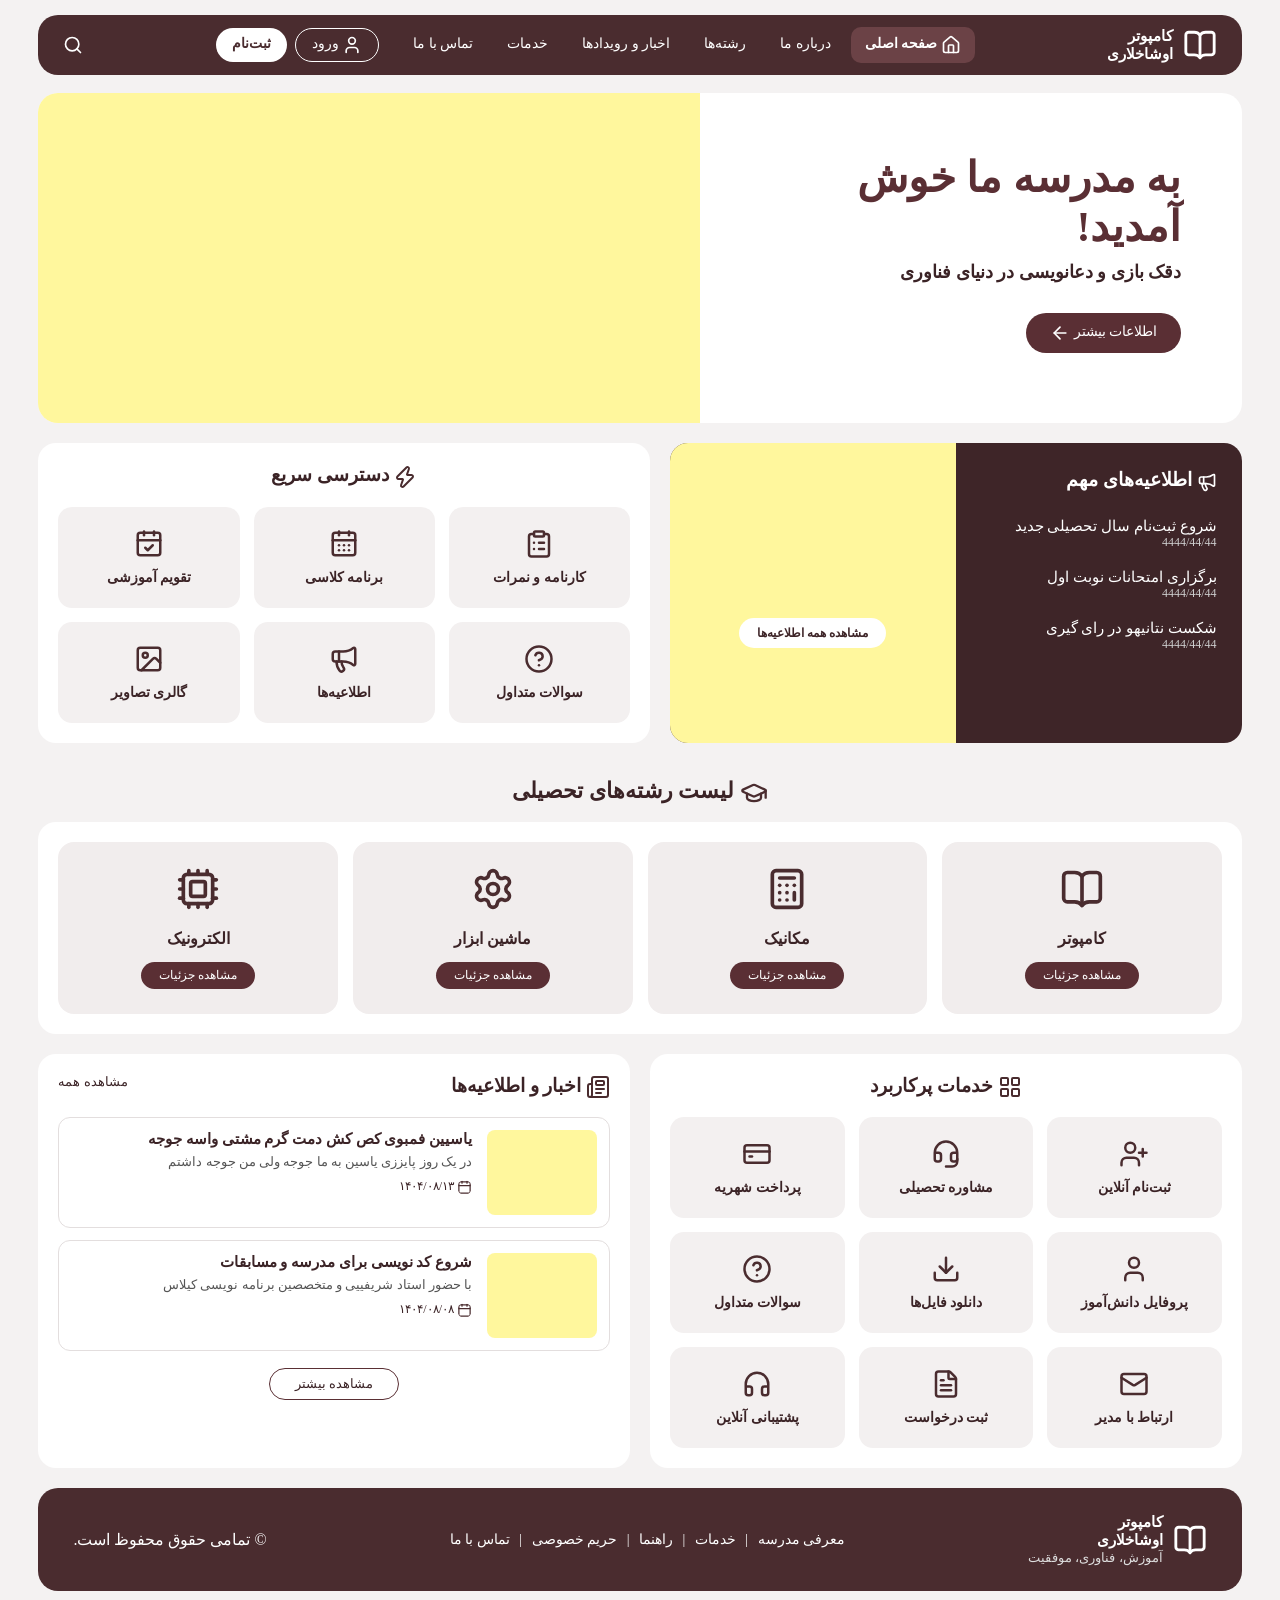
==== index.html @ 7c64c416 "add the home page ui-ux and login-signup page and fix the header bug and huberger meno ----------- b" ====
<!DOCTYPE html>
<html lang="fa" dir="rtl">
<head>
<meta charset="UTF-8">
<meta name="viewport" content="width=device-width, initial-scale=1.0">
<title>فنی اوشاخلاری</title>
<link rel="stylesheet" href="css/style.css">
</head>
<body>
<div class="page">

<!-- هدر (از فایل js/header-footer.js میاد) -->
<div id="header"></div>

<!-- بنر -->
<section class="hero">
  <div class="hero-text">
    <h1>به مدرسه ما <span>خوش آمدید!</span></h1>
    <p>دقک بازی و دعانویسی در دنیای فناوری</p>
    <a href="#" class="btn">اطلاعات بیشتر <img src="img/icons/white/arrow.svg" class="icon" alt=""></a>
  </div>
  <div class="hero-img"></div>
</section>

<div class="row">
  <!-- اطلاعیه ها -->
  <div class="box elan">
    <div class="elan-text">
      <h3><img src="img/icons/white/elan.svg" class="icon" alt=""> اطلاعیه‌های مهم</h3>
      <ul>
        <li>شروع ثبت‌نام سال تحصیلی جدید<span>4444/44/44</span></li>
        <li>برگزاری امتحانات نوبت اول <span>4444/44/44</span></li>
        <li> شکست نتانیهو در رای گیری<span>4444/44/44</span></li>
      </ul>
    </div>
    <div class="elan-pic">
      <a href="#" class="btn-white">مشاهده همه اطلاعیه‌ها</a>
    </div>
  </div>

  <!-- دسترسی سریع -->
  <div class="box">
    <h3 class="title"><img src="img/icons/bolt.svg" class="icon" alt=""> دسترسی سریع</h3>
    <div class="grid3">
      <a href="#" class="item"><img src="img/icons/karname.svg" alt="">کارنامه و نمرات</a>
      <a href="#" class="item"><img src="img/icons/barname.svg" alt="">برنامه کلاسی</a>
      <a href="#" class="item"><img src="img/icons/taghvim.svg" alt="">تقویم آموزشی</a>
      <a href="#" class="item"><img src="img/icons/soal.svg" alt="">سوالات متداول</a>
      <a href="#" class="item"><img src="img/icons/elan.svg" alt="">اطلاعیه‌ها</a>
      <a href="#" class="item"><img src="img/icons/gallery.svg" alt="">گالری تصاویر</a>
    </div>
  </div>
</div>

<h2 class="big-title" id="reshte"><img src="img/icons/kolah.svg" class="icon" alt=""> لیست رشته‌های تحصیلی</h2>

<div class="box reshte-ha">
  <div class="reshte">
    <img src="img/icons/book.svg" alt="">
    <h4>کامپوتر </h4>
    <a href="#" class="btn small">مشاهده جزئیات</a>
  </div>
  <div class="reshte">
    <img src="img/icons/mashin.svg" alt="">
    <h4>مکانیک </h4>
    <a href="#" class="btn small">مشاهده جزئیات</a>
  </div>
  <div class="reshte">
    <img src="img/icons/charkh.svg" alt="">
    <h4>ماشین ابزار </h4>
    <a href="#" class="btn small">مشاهده جزئیات</a>
  </div>
  <div class="reshte">
    <img src="img/icons/chip.svg" alt="">
    <h4>الکترونیک </h4>
    <a href="#" class="btn small">مشاهده جزئیات</a>
  </div>
</div>

<div class="row">

<div class="box" id="services">
  <h3 class="title"><img src="img/icons/grid.svg" class="icon" alt=""> خدمات پرکاربرد</h3>
  <div class="grid3">
    <a href="#" class="item"><img src="img/icons/sabtenam.svg" alt="">ثبت‌نام آنلاین</a>
    <a href="#" class="item"><img src="img/icons/moshavere.svg" alt="">مشاوره تحصیلی</a>
    <a href="#" class="item"><img src="img/icons/card.svg" alt="">پرداخت شهریه</a>
    <a href="#" class="item"><img src="img/icons/user.svg" alt="">پروفایل دانش‌آموز</a>
    <a href="#" class="item"><img src="img/icons/download.svg" alt="">دانلود فایل‌ها</a>
    <a href="#" class="item"><img src="img/icons/soal.svg" alt="">سوالات متداول</a>
    <a href="#" class="item"><img src="img/icons/mail.svg" alt="">ارتباط با مدیر</a>
    <a href="#" class="item"><img src="img/icons/file.svg" alt="">ثبت درخواست</a>
    <a href="#" class="item"><img src="img/icons/poshtibani.svg" alt="">پشتیبانی آنلاین</a>
  </div>
</div>

<div class="box" id="news">
  <div class="news-head">
    <h3 class="title"><img src="img/icons/news.svg" class="icon" alt=""> اخبار و اطلاعیه‌ها</h3>
    <a href="#">مشاهده همه</a>
  </div>

  <div class="khabar">
    <img src="img/news1.jpg" alt="جشن">
    <div>
      <h4>یاسیین فمبوی کص  کش دمت گرم مشتی واسه جوجه </h4>
      <p>در یک روز پایززی یاسین به ما جوجه ولی من جوجه داشتم </p>
      <small><img src="img/icons/date.svg" class="icon" alt=""> ۱۴۰۴/۰۸/۱۳</small>
    </div>
  </div>
  <div class="khabar">
    <img src="img/news2.jpg" alt="جام">
    <div>
      <h4>شروع کد نویسی برای مدرسه و مسابقات </h4>
      <p>با حضور استاد شریفییی و متخصصین برنامه نویسی کیلاس</p>
      <small><img src="img/icons/date.svg" class="icon" alt=""> ۱۴۰۴/۰۸/۰۸</small>
    </div>
  </div>

  <center><a href="#" class="btn-border">مشاهده بیشتر</a></center>
</div>

</div>


<!-- فوتر (از فایل js/header-footer.js میاد) -->
<div id="footer"></div>

</div>

<script src="js/header-footer.js"></script>
</body>
</html>
---- css/style.css ----
/* استایل سایت مدرسه */

/* فونت وزیر */
@font-face{
  font-family:vazir;
  src:url(../fonts/Vazirmatn-Regular.woff2);
}
@font-face{
  font-family:vazir;
  src:url(../fonts/Vazirmatn-Bold.woff2);
  font-weight:bold;
}

*{
  margin:0;
  padding:0;
  box-sizing:border-box;
  font-family:vazir, tahoma;
}

body{
  background-color:#f4f2f2;
  color:#3b2326;
}

a{
  text-decoration:none;
  color:inherit;
}

ul{
  list-style:none;
}

.page{
  padding:15px 3%;
}

/* اندازه آیکون های کوچیک */
.icon{
  width:20px;
  height:20px;
  vertical-align:middle;
}


/*  هدر  */
.header{
  background-color:#4a2c2f;
  color:white;
  border-radius:20px;
  padding:12px 25px;
  display:flex;
  align-items:center;
  justify-content:space-between;
  position:relative;
}
.logo{
  display:flex;
  align-items:center;
  gap:10px;
  font-weight:bold;
  font-size:15px;
}
.logo .icon{
  width:34px;
  height:34px;
}
.nav{
  display:flex;
  gap:6px;
}
.nav a{
  display:block;
  font-size:14px;
  padding:8px 14px;
  border-radius:10px;
}
.nav a:hover{
  background-color:#6b4246;
}
.nav .active{
  background-color:#6b4246;
  font-weight:bold;
}

/* منو و دکمه ها کنار هم */
.menu{
  display:flex;
  align-items:center;
  gap:20px;
}

/* دکمه های ورود و ثبت نام */
.header-btns{
  display:flex;
  gap:8px;
}
.btn-login{
  border:1px solid white;
  padding:6px 16px;
  border-radius:20px;
  font-size:14px;
}
.btn-login:hover{
  background-color:#6b4246;
}
.btn-signup{
  background-color:white;
  color:#4a2c2f;
  padding:7px 16px;
  border-radius:20px;
  font-size:14px;
  font-weight:bold;
}
.btn-signup:hover{
  background-color:#e6dcdd;
}

/* چک باکس  */
#menu-btn{
  display:none;
}
.menu-icon{
  display:none;
  cursor:pointer;
}
.menu-icon .icon{
  width:28px;
  height:28px;
}
/* دکمه بستن و پس زمینه تیره فقط توی موبایل دیده میشن */
.close-btn{
  display:none;
}
.overlay{
  display:none;
}


/*  بنر   */
.hero{
  margin-top:18px;
  height:330px;
  background-color:white;
  border-radius:20px;
  display:flex;
  overflow:hidden;
}
.hero-text{
  width:45%;
  padding:60px 5%;
}
.hero-text h1{
  font-size:42px;
  color:#5a2f34;
}
.hero-text p{
  font-weight:bold;
  font-size:18px;
  margin-top:10px;
  margin-bottom:30px;
}
.hero-img{
  width:55%;
  background-image:url(../img/school.jpg);
  background-size:cover;
  background-position:center;
}


/*  دکمه ها  */
.btn{
  display:inline-block;
  background-color:#5a2f34;
  color:white;
  padding:10px 24px;
  border-radius:30px;
  font-size:14px;
}
.btn:hover{
  background-color:#7a4148;
}
.small{
  font-size:12px;
  padding:6px 18px;
}
.btn-white{
  background-color:white;
  color:#3e2528;
  padding:8px 18px;
  border-radius:20px;
  font-size:12px;
  font-weight:bold;
}
.btn-border{
  display:inline-block;
  border:1px solid #5a2f34;
  padding:7px 25px;
  border-radius:20px;
  font-size:13px;
  margin-top:5px;
}
.btn-border:hover{
  background-color:#5a2f34;
  color:white;
}


/*  باکس ها  */
.row{
  display:flex;
  gap:20px;
  margin-top:20px;
}
.box{
  flex:1;
  background-color:white;
  border-radius:18px;
  padding:20px;
}
.title{
  text-align:center;
  font-size:19px;
  margin-bottom:18px;
}
.title .icon{
  width:24px;
  height:24px;
}

/* دکمه های دسترسی سریع ۳ تا تو هر ردیف */
.grid3{
  display:grid;
  grid-template-columns:1fr 1fr 1fr;
  gap:14px;
}
.item{
  background-color:#f3f0f0;
  border-radius:14px;
  padding:22px 5px;
  text-align:center;
  font-size:14px;
  font-weight:bold;
}
.item:hover{
  background-color:#e6dcdd;
}
.item img{
  display:block;
  width:30px;
  height:30px;
  margin:0 auto 10px;
}


/*  اطلاعیه  */
.elan{
  display:flex;
  background-color:#3e2528;
  color:white;
  padding:0;
  overflow:hidden;
}
.elan-text{
  width:50%;
  padding:25px;
}
.elan-text h3{
  font-size:19px;
  margin-bottom:25px;
}
.elan-text li{
  font-size:15px;
  margin-bottom:18px;
}
.elan-text span{
  display:block;
  font-size:12px;
  color:#cccccc;
}
.elan-pic{
  width:50%;
  background-image:url(../img/laptop.jpg);
  background-size:cover;
  background-position:center;
  padding:20px;
  text-align:center;
  padding-top:180px;
}


/* رشته ها  */
.big-title{
  text-align:center;
  font-size:22px;
  margin-top:35px;
  margin-bottom:15px;
}
.big-title .icon{
  width:28px;
  height:28px;
}
.reshte-ha{
  display:grid;
  grid-template-columns:1fr 1fr 1fr 1fr;
  gap:15px;
}
.reshte{
  background-color:#f1eded;
  border-radius:16px;
  padding:25px 15px;
  text-align:center;
}
.reshte img{
  width:44px;
  height:44px;
}
.reshte h4{
  font-size:16px;
  margin:14px 0;
}


/*  اخبار  */
.news-head{
  display:flex;
  justify-content:space-between;
}
.news-head a{
  font-size:13px;
}
.khabar{
  display:flex;
  gap:15px;
  border:1px solid #e3dede;
  border-radius:12px;
  padding:12px;
  margin-bottom:12px;
}
.khabar img{
  width:110px;
  height:85px;
  object-fit:cover; /* کشش عکس*/
  border-radius:8px;
}
.khabar h4{
  font-size:15px;
}
.khabar p{
  font-size:13px;
  color:#555555;
  margin:6px 0;
}
.khabar small{
  font-size:12px;
}
/* خخآیکون تاری */
.khabar small img{
  width:15px;
  height:15px;
}



/* ===== فوتر ===== */
.footer{
  display:flex;
  justify-content:space-between;
  align-items:center;
  margin-top:20px;
  background-color:#4a2c2f;
  color:white;
  border-radius:20px;
  padding:25px 35px;
}
.footer small{
  color:#dddddd;
  font-weight:normal;
}
.footer-links{
  font-size:14px;
}
.footer-links a{
  margin:0 6px;
}
.footer-links a:hover{
  color:#e8b0b5;
}


/* ===== صفحه ورود ===== */
.login{
  display:flex;
  flex-wrap:wrap; /* نوار پایین کارت میره خط بعد */
  margin-top:20px;
  background-color:white;
  border-radius:20px;
  overflow:hidden;
}
.login-form{
  width:50%;
  padding:35px 6%;
  text-align:center;
}
.login-logo{
  width:110px;
}
.login-form h1{
  font-size:28px;
  line-height:1.5;
}
.login-form h1 span{
  font-size:24px;
}

/* عنوان با دو تا خط کنارش */
.login-title{
  display:flex;
  align-items:center;
  gap:15px;
  font-size:18px;
  font-weight:bold;
  margin:20px 0;
}
.login-title span{
  flex:1;
  height:1px;
  background-color:#4a2c2f;
}

/* کادر ورودی با آیکون */
.input{
  display:flex;
  align-items:center;
  gap:10px;
  background-color:#f3f0f0;
  border:1px solid #ddd3d4;
  border-radius:14px;
  padding:0 16px;
  margin-bottom:15px;
}
.input img{
  width:22px;
  height:22px;
}
.input input{
  width:100%;
  border:none;
  background:none;
  outline:none;
  padding:15px 0;
  font-size:14px;
  color:#3b2326;
}

.remember{
  display:block;
  text-align:right;
  font-size:14px;
  margin-bottom:18px;
  cursor:pointer;
}
.remember input{
  width:17px;
  height:17px;
  vertical-align:middle;
  margin-left:5px;
  accent-color:#5a2f34;
}

.login-btn{
  width:100%;
  background-color:#5a2f34;
  color:white;
  border:none;
  border-radius:30px;
  padding:13px;
  font-size:17px;
  font-weight:bold;
  cursor:pointer;
}
.login-btn:hover{
  background-color:#7a4148;
}

.login-note{
  background-color:#f3f0f0;
  border-radius:14px;
  padding:14px;
  font-size:13px;
  margin-top:18px;
}

/* لینک رفتن به ورود یا ثبت نام */
.login-link{
  font-size:14px;
  margin-top:18px;
}
.login-link a{
  color:#7a4148;
  font-weight:bold;
}
.login-link a:hover{
  text-decoration:underline;
}

/* عکس کنار فرم */
.login-pic{
  width:50%;
  background-image:linear-gradient(rgba(255,255,255,0.85), rgba(255,255,255,0) 45%), url(../img/login.jpg);
  background-size:cover;
  background-position:center;
  padding:45px 30px;
  text-align:center;
}
.login-pic p{
  display:inline-block;
  font-size:28px;
  font-weight:bold;
  color:#4a2c2f;
  border-bottom:2px solid #4a2c2f;
  padding-bottom:8px;
  transform:rotate(-4deg);
}

/* نوار پایین کارت */
.login-footer{
  width:100%;
  display:flex;
  justify-content:space-between;
  align-items:center;
  background-color:#4a2c2f;
  color:white;
  padding:16px 30px;
  font-size:14px;
}
.login-footer .icon{
  width:24px;
  height:24px;
  margin-left:5px;
}


/*  منوی موبایل (از بغل باز میشه)  */
@media (max-width:1050px){

  /* دکمه منو پیدا میشه */
  .menu-icon{
    display:block;
  }
  .search-btn{
    margin-right:auto;
    margin-left:15px;
  }

  /* منو میره بیرون صفحه سمت راست */
  .menu{
    position:fixed;
    top:0;
    right:-280px;
    width:260px;
    height:100%;
    flex-direction:column;
    align-items:stretch;
    background-color:#4a2c2f;
    padding:20px;
    z-index:20;
    overflow-y:auto;
    transition:right 0.3s; /* آروم باز و بسته میشه */
  }
  /* وقتی چک باکس تیک خورد منو از بغل میاد تو */
  #menu-btn:checked ~ .menu{
    right:0;
  }
  .nav{
    flex-direction:column;
  }
  .header-btns{
    flex-direction:column;
    text-align:center;
  }

  .close-btn{
    display:block;
    text-align:left;
    cursor:pointer;
  }
  .close-btn .icon{
    width:28px;
    height:28px;
  }

  /* پس زمینه تیره پشت منو */
  #menu-btn:checked ~ .overlay{
    display:block;
    position:fixed;
    top:0;
    right:0;
    width:100%;
    height:100%;
    background-color:rgba(0,0,0,0.5);
    z-index:10;
  }
}


/*  تبلت  */
@media (max-width:900px){

  .hero{
    flex-direction:column;
    height:auto;
  }
  .hero-text{
    width:100%;
    padding:30px;
  }
  .hero-img{
    width:100%;
    height:230px;
  }

  .row{
    flex-direction:column;
  }
  .reshte-ha{
    grid-template-columns:1fr 1fr;
  }
  .footer{
    flex-direction:column;
    gap:15px;
    text-align:center;
  }

  /* صفحه ورود: فرم تمام عرض و عکس مخفی */
  .login-form{
    width:100%;
  }
  .login-pic{
    display:none;
  }
}


/*  گوشی  */
@media (max-width:600px){
  .page{
    padding:10px;
  }
  .header{
    padding:10px 15px;
  }
  .logo{
    font-size:13px;
  }
  .hero-text h1{
    font-size:27px;
  }
  .hero-text p{
    font-size:15px;
  }
  .hero-img{
    height:180px;
  }

  .elan{
    flex-direction:column;
  }
  .elan-text{
    width:100%;
  }
  .elan-pic{
    width:100%;
    padding-top:100px;
  }

  .item{
    font-size:12px;
    padding:16px 4px;
  }
  .item img{
    width:24px;
    height:24px;
  }

  .khabar img{
    width:85px;
    height:70px;
  }
  .quote{
    padding:0 15px;
  }
  .quote p{
    font-size:14px;
  }
  .quote img{
    height:80px;
  }
  .footer-links{
    line-height:2.2;
  }

  /* صفحه ورود */
  .login-form{
    padding:25px 18px;
  }
  .login-logo{
    width:85px;
  }
  .login-form h1{
    font-size:22px;
  }
  .login-form h1 span{
    font-size:19px;
  }
  .input input{
    font-size:13px;
  }
  .login-footer{
    flex-direction:column;
    gap:10px;
    text-align:center;
    padding:15px;
    font-size:13px;
  }
}
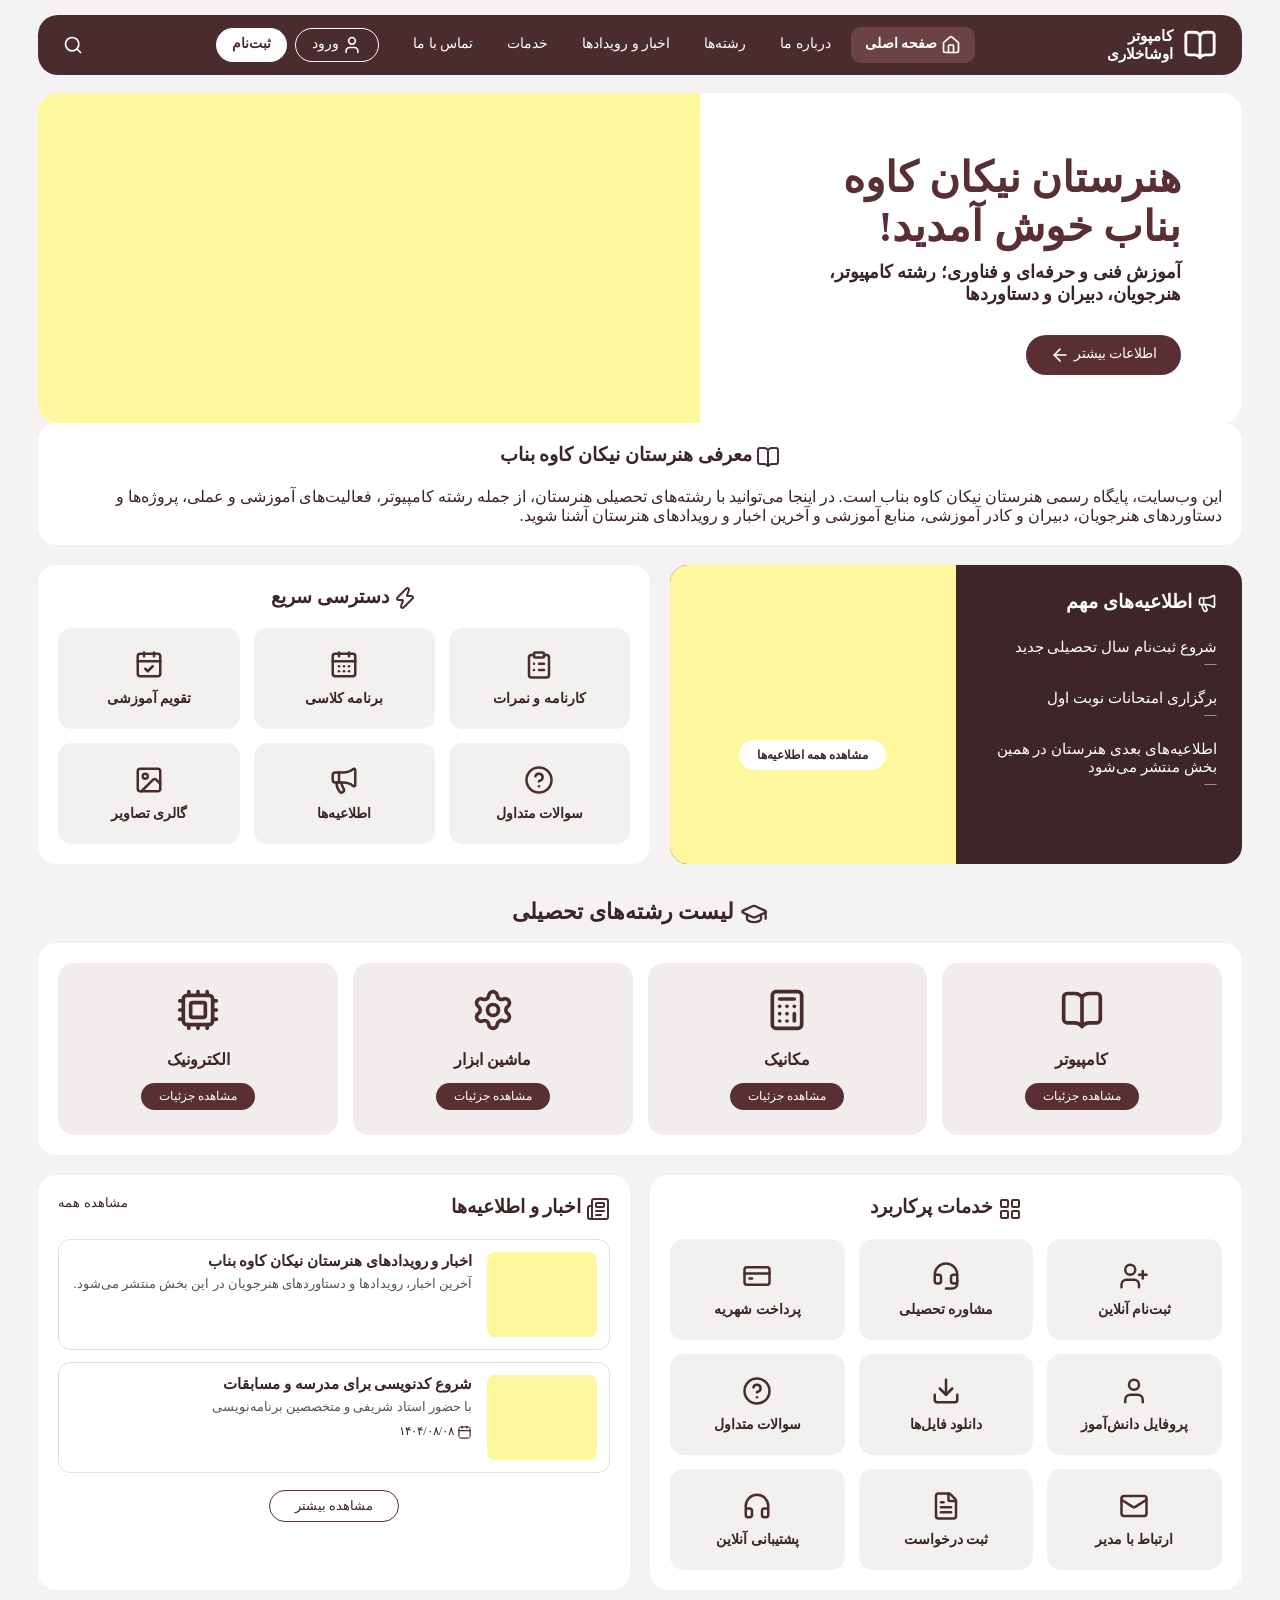
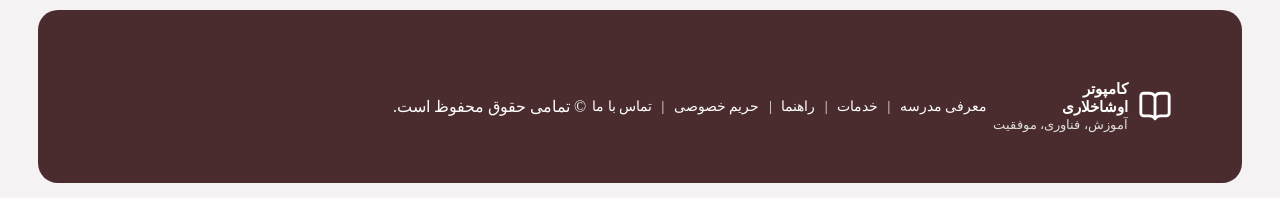
==== commit 9e645fce: "Add logo SVG, news images, school image, and header-footer JavaScript for site structure" ====
--- a/index.html
+++ b/index.html
@@ -1,133 +1,241 @@
 <!DOCTYPE html>
 <html lang="fa" dir="rtl">
+
 <head>
-<meta charset="UTF-8">
-<meta name="viewport" content="width=device-width, initial-scale=1.0">
-<title>فنی اوشاخلاری</title>
-<link rel="stylesheet" href="css/style.css">
+  <meta charset="UTF-8">
+  <meta name="viewport" content="width=device-width, initial-scale=1.0">
+  <title>هنرستان نیکان کاوه بناب | وب‌سایت رسمی</title>
+  <meta name="description"
+    content="وب‌سایت رسمی هنرستان نیکان کاوه بناب؛ مرجع معرفی هنرستان، رشته کامپیوتر، هنرجویان، دبیران، دستاوردها، پروژه‌های دانش‌آموزی، اخبار و منابع آموزشی.">
+  <link rel="canonical" href="https://nikankaveh.ir/">
+  <meta name="robots" content="index, follow, max-image-preview:large, max-snippet:-1">
+
+  <!-- Open Graph / اشتراک‌گذاری -->
+  <meta property="og:type" content="website">
+  <meta property="og:locale" content="fa_IR">
+  <meta property="og:site_name" content="هنرستان نیکان کاوه بناب">
+  <meta property="og:title" content="هنرستان نیکان کاوه بناب | وب‌سایت رسمی">
+  <meta property="og:description"
+    content="وب‌سایت رسمی هنرستان نیکان کاوه بناب؛ مرجع معرفی هنرستان، رشته کامپیوتر، هنرجویان، دبیران، دستاوردها، پروژه‌های دانش‌آموزی، اخبار و منابع آموزشی.">
+  <meta property="og:url" content="https://nikankaveh.ir/">
+  <!-- TODO (مدیر سایت): پس از آماده شدن تصویر اشتراک‌گذاری (حداقل 1200x630) این خط را فعال کنید:
+  <meta property="og:image" content="https://nikankaveh.ir/assets/img/og-image.jpg"> -->
+  <meta name="twitter:card" content="summary">
+  <meta name="twitter:title" content="هنرستان نیکان کاوه بناب | وب‌سایت رسمی">
+  <meta name="twitter:description"
+    content="وب‌سایت رسمی هنرستان نیکان کاوه بناب؛ معرفی هنرستان، رشته کامپیوتر، هنرجویان، دبیران، دستاوردها، اخبار و منابع آموزشی.">
+
+  <link rel="stylesheet" href="./assets/css/style.css">
+
+  <!-- داده ساختاریافته (JSON-LD) -->
+  <script type="application/ld+json">
+  {
+    "@context": "https://schema.org",
+    "@graph": [
+      {
+        "@type": "EducationalOrganization",
+        "@id": "https://nikankaveh.ir/#organization",
+        "name": "هنرستان نیکان کاوه بناب",
+        "alternateName": ["نیکان کاوه بناب", "هنرستان نیکان کاوه"],
+        "url": "https://nikankaveh.ir/",
+        "description": "هنرستان نیکان کاوه بناب؛ معرفی هنرستان، رشته کامپیوتر، هنرجویان، دبیران، دستاوردها، پروژه‌ها و منابع آموزشی."
+      },
+      {
+        "@type": "WebSite",
+        "@id": "https://nikankaveh.ir/#website",
+        "url": "https://nikankaveh.ir/",
+        "name": "هنرستان نیکان کاوه بناب",
+        "inLanguage": "fa-IR",
+        "publisher": { "@id": "https://nikankaveh.ir/#organization" }
+      },
+      {
+        "@type": "WebPage",
+        "@id": "https://nikankaveh.ir/#webpage",
+        "url": "https://nikankaveh.ir/",
+        "name": "هنرستان نیکان کاوه بناب | وب‌سایت رسمی",
+        "description": "وب‌سایت رسمی هنرستان نیکان کاوه بناب؛ مرجع معرفی هنرستان، رشته کامپیوتر، هنرجویان، دبیران، دستاوردها، پروژه‌های دانش‌آموزی، اخبار و منابع آموزشی.",
+        "inLanguage": "fa-IR",
+        "isPartOf": { "@id": "https://nikankaveh.ir/#website" },
+        "about": { "@id": "https://nikankaveh.ir/#organization" },
+        "breadcrumb": { "@id": "https://nikankaveh.ir/#breadcrumb" }
+      },
+      {
+        "@type": "BreadcrumbList",
+        "@id": "https://nikankaveh.ir/#breadcrumb",
+        "itemListElement": [
+          { "@type": "ListItem", "position": 1, "name": "صفحه اصلی", "item": "https://nikankaveh.ir/" }
+        ]
+      }
+    ]
+  }
+  </script>
 </head>
+
 <body>
-<div class="page">
-
-<!-- هدر (از فایل js/header-footer.js میاد) -->
-<div id="header"></div>
-
-<!-- بنر -->
-<section class="hero">
-  <div class="hero-text">
-    <h1>به مدرسه ما <span>خوش آمدید!</span></h1>
-    <p>دقک بازی و دعانویسی در دنیای فناوری</p>
-    <a href="#" class="btn">اطلاعات بیشتر <img src="img/icons/white/arrow.svg" class="icon" alt=""></a>
+  <div class="page">
+
+    <!-- هدر -->
+    <!-- <header class="header">
+      <a href="/" class="logo">
+        <img src="./assets/img/icons/white/book.svg" class="icon" alt="">
+        <p>هنرستان <br>نیکان کاوه بناب</p>
+      </a> -->
+
+      <!-- منوی موبایل با چک باکس -->
+      <!-- <input type="checkbox" id="menu-btn">
+
+      <ul class="nav">
+        <li><a href="/" class="active"><img src="./assets/img/icons/white/home.svg" class="icon" alt=""> صفحه اصلی</a>
+        </li>
+        <li><a href="#">درباره ما</a></li>
+        <li><a href="#">رشته‌ها</a></li>
+        <li><a href="#">اخبار و رویدادها</a></li>
+        <li><a href="#">خدمات</a></li>
+        <li><a href="#">تماس با ما</a></li>
+      </ul>
+      <a href="#" class="search-btn"><img src="./assets/img/icons/white/search.svg" class="icon" alt="جستجو"></a>
+      <label for="menu-btn" class="menu-icon"><img src="./assets/img/icons/white/menu.svg" class="icon" alt="منو"></label>
+    </header> -->
+    <div id="header"></div>
+
+    <!-- بنر -->
+    <section class="hero">
+      <div class="hero-text">
+        <h1>هنرستان نیکان کاوه بناب <span>خوش آمدید!</span></h1>
+        <p>آموزش فنی و حرفه‌ای و فناوری؛ رشته کامپیوتر، هنرجویان، دبیران و دستاوردها</p>
+        <a href="#" class="btn">اطلاعات بیشتر <img src="./assets/img/icons/white/arrow.svg" class="icon" alt=""></a>
+      </div>
+      <div class="hero-img"></div>
+    </section>
+
+    <!-- معرفی هنرستان -->
+    <div class="box" id="about">
+      <h2 class="title"><img src="./assets/img/icons/book.svg" class="icon" alt=""> معرفی هنرستان نیکان کاوه بناب</h2>
+      <p>
+        این وب‌سایت، پایگاه رسمی هنرستان نیکان کاوه بناب است. در اینجا می‌توانید با رشته‌های تحصیلی هنرستان،
+        از جمله رشته کامپیوتر، فعالیت‌های آموزشی و عملی، پروژه‌ها و دستاوردهای هنرجویان، دبیران و کادر آموزشی،
+        منابع آموزشی و آخرین اخبار و رویدادهای هنرستان آشنا شوید.
+      </p>
+    </div>
+
+    <div class="row">
+      <!-- اطلاعیه ها -->
+      <div class="box elan">
+        <div class="elan-text">
+          <h3><img src="./assets/img/icons/white/elan.svg" class="icon" alt=""> اطلاعیه‌های مهم</h3>
+          <ul>
+            <!-- TODO (مدیر سایت): تاریخ‌های واقعی اطلاعیه‌ها را جایگزین کنید -->
+            <li>شروع ثبت‌نام سال تحصیلی جدید<span>—</span></li>
+            <li>برگزاری امتحانات نوبت اول <span>—</span></li>
+            <li>اطلاعیه‌های بعدی هنرستان در همین بخش منتشر می‌شود<span>—</span></li>
+          </ul>
+        </div>
+        <div class="elan-pic">
+          <a href="#" class="btn-white">مشاهده همه اطلاعیه‌ها</a>
+        </div>
+      </div>
+
+      <!-- دسترسی سریع -->
+      <div class="box">
+        <h3 class="title"><img src="./assets/img/icons/bolt.svg" class="icon" alt=""> دسترسی سریع</h3>
+        <div class="grid3">
+          <a href="#" class="item"><img src="./assets/img/icons/karname.svg" alt="">کارنامه و نمرات</a>
+          <a href="#" class="item"><img src="./assets/img/icons/barname.svg" alt="">برنامه کلاسی</a>
+          <a href="#" class="item"><img src="./assets/img/icons/taghvim.svg" alt="">تقویم آموزشی</a>
+          <a href="#" class="item"><img src="./assets/img/icons/soal.svg" alt="">سوالات متداول</a>
+          <a href="#" class="item"><img src="./assets/img/icons/elan.svg" alt="">اطلاعیه‌ها</a>
+          <a href="#" class="item"><img src="./assets/img/icons/gallery.svg" alt="">گالری تصاویر</a>
+        </div>
+      </div>
+    </div>
+
+    <h2 class="big-title" id="reshte"><img src="./assets/img/icons/kolah.svg" class="icon" alt=""> لیست رشته‌های تحصیلی
+    </h2>
+
+    <div class="box reshte-ha">
+      <div class="reshte">
+        <img src="./assets/img/icons/book.svg" alt="">
+        <h4>کامپیوتر </h4>
+        <a href="#" class="btn small">مشاهده جزئیات</a>
+      </div>
+      <div class="reshte">
+        <img src="./assets/img/icons/mashin.svg" alt="">
+        <h4>مکانیک </h4>
+        <a href="#" class="btn small">مشاهده جزئیات</a>
+      </div>
+      <div class="reshte">
+        <img src="./assets/img/icons/charkh.svg" alt="">
+        <h4>ماشین ابزار </h4>
+        <a href="#" class="btn small">مشاهده جزئیات</a>
+      </div>
+      <div class="reshte">
+        <img src="./assets/img/icons/chip.svg" alt="">
+        <h4>الکترونیک </h4>
+        <a href="#" class="btn small">مشاهده جزئیات</a>
+      </div>
+    </div>
+
+    <div class="row">
+
+      <div class="box" id="services">
+        <h3 class="title"><img src="./assets/img/icons/grid.svg" class="icon" alt=""> خدمات پرکاربرد</h3>
+        <div class="grid3">
+          <a href="#" class="item"><img src="./assets/img/icons/sabtenam.svg" alt="">ثبت‌نام آنلاین</a>
+          <a href="#" class="item"><img src="./assets/img/icons/moshavere.svg" alt="">مشاوره تحصیلی</a>
+          <a href="#" class="item"><img src="./assets/img/icons/card.svg" alt="">پرداخت شهریه</a>
+          <a href="#" class="item"><img src="./assets/img/icons/user.svg" alt="">پروفایل دانش‌آموز</a>
+          <a href="#" class="item"><img src="./assets/img/icons/download.svg" alt="">دانلود فایل‌ها</a>
+          <a href="#" class="item"><img src="./assets/img/icons/soal.svg" alt="">سوالات متداول</a>
+          <a href="#" class="item"><img src="./assets/img/icons/mail.svg" alt="">ارتباط با مدیر</a>
+          <a href="#" class="item"><img src="./assets/img/icons/file.svg" alt="">ثبت درخواست</a>
+          <a href="#" class="item"><img src="./assets/img/icons/poshtibani.svg" alt="">پشتیبانی آنلاین</a>
+        </div>
+      </div>
+
+      <div class="box" id="news">
+        <div class="news-head">
+          <h3 class="title"><img src="./assets/img/icons/news.svg" class="icon" alt=""> اخبار و اطلاعیه‌ها</h3>
+          <a href="#">مشاهده همه</a>
+        </div>
+
+        <!-- TODO (مدیر سایت): این خبر نمونه است؛ با خبر واقعی هنرستان جایگزین شود -->
+        <div class="khabar">
+          <img src="./assets/img/news1.jpg" alt="تصویر اخبار هنرستان نیکان کاوه بناب" loading="lazy">
+          <div>
+            <h4>اخبار و رویدادهای هنرستان نیکان کاوه بناب</h4>
+            <p>آخرین اخبار، رویدادها و دستاوردهای هنرجویان در این بخش منتشر می‌شود.</p>
+          </div>
+        </div>
+        <div class="khabar">
+          <img src="./assets/img/news2.jpg" alt="تصویر خبر شروع کدنویسی برای مدرسه و مسابقات" loading="lazy">
+          <div>
+            <h4>شروع کدنویسی برای مدرسه و مسابقات </h4>
+            <p>با حضور استاد شریفی و متخصصین برنامه‌نویسی</p>
+            <small><img src="./assets/img/icons/date.svg" class="icon" alt=""> ۱۴۰۴/۰۸/۰۸</small>
+          </div>
+        </div>
+
+        <center><a href="#" class="btn-border">مشاهده بیشتر</a></center>
+      </div>
+
+    </div>
+
+
+    <footer class="footer" id="footer">
+      <div class="logo">
+        <img src="./assets/img/icons/book.svg" class="icon" alt="">
+        <p>هنرستان <br>نیکان کاوه بناب<br><small>آموزش، فناوری، موفقیت</small></p>
+      </div>
+      <div class="footer-links">
+        <a href="#">معرفی مدرسه</a> | <a href="#">خدمات</a> | <a href="#">راهنما</a> | <a href="#">حریم خصوصی</a> | <a
+          href="#">تماس با ما</a>
+      </div>
+      <p>© تمامی حقوق محفوظ است.</p>
+    </footer>
+
   </div>
-  <div class="hero-img"></div>
-</section>
-
-<div class="row">
-  <!-- اطلاعیه ها -->
-  <div class="box elan">
-    <div class="elan-text">
-      <h3><img src="img/icons/white/elan.svg" class="icon" alt=""> اطلاعیه‌های مهم</h3>
-      <ul>
-        <li>شروع ثبت‌نام سال تحصیلی جدید<span>4444/44/44</span></li>
-        <li>برگزاری امتحانات نوبت اول <span>4444/44/44</span></li>
-        <li> شکست نتانیهو در رای گیری<span>4444/44/44</span></li>
-      </ul>
-    </div>
-    <div class="elan-pic">
-      <a href="#" class="btn-white">مشاهده همه اطلاعیه‌ها</a>
-    </div>
-  </div>
-
-  <!-- دسترسی سریع -->
-  <div class="box">
-    <h3 class="title"><img src="img/icons/bolt.svg" class="icon" alt=""> دسترسی سریع</h3>
-    <div class="grid3">
-      <a href="#" class="item"><img src="img/icons/karname.svg" alt="">کارنامه و نمرات</a>
-      <a href="#" class="item"><img src="img/icons/barname.svg" alt="">برنامه کلاسی</a>
-      <a href="#" class="item"><img src="img/icons/taghvim.svg" alt="">تقویم آموزشی</a>
-      <a href="#" class="item"><img src="img/icons/soal.svg" alt="">سوالات متداول</a>
-      <a href="#" class="item"><img src="img/icons/elan.svg" alt="">اطلاعیه‌ها</a>
-      <a href="#" class="item"><img src="img/icons/gallery.svg" alt="">گالری تصاویر</a>
-    </div>
-  </div>
-</div>
-
-<h2 class="big-title" id="reshte"><img src="img/icons/kolah.svg" class="icon" alt=""> لیست رشته‌های تحصیلی</h2>
-
-<div class="box reshte-ha">
-  <div class="reshte">
-    <img src="img/icons/book.svg" alt="">
-    <h4>کامپوتر </h4>
-    <a href="#" class="btn small">مشاهده جزئیات</a>
-  </div>
-  <div class="reshte">
-    <img src="img/icons/mashin.svg" alt="">
-    <h4>مکانیک </h4>
-    <a href="#" class="btn small">مشاهده جزئیات</a>
-  </div>
-  <div class="reshte">
-    <img src="img/icons/charkh.svg" alt="">
-    <h4>ماشین ابزار </h4>
-    <a href="#" class="btn small">مشاهده جزئیات</a>
-  </div>
-  <div class="reshte">
-    <img src="img/icons/chip.svg" alt="">
-    <h4>الکترونیک </h4>
-    <a href="#" class="btn small">مشاهده جزئیات</a>
-  </div>
-</div>
-
-<div class="row">
-
-<div class="box" id="services">
-  <h3 class="title"><img src="img/icons/grid.svg" class="icon" alt=""> خدمات پرکاربرد</h3>
-  <div class="grid3">
-    <a href="#" class="item"><img src="img/icons/sabtenam.svg" alt="">ثبت‌نام آنلاین</a>
-    <a href="#" class="item"><img src="img/icons/moshavere.svg" alt="">مشاوره تحصیلی</a>
-    <a href="#" class="item"><img src="img/icons/card.svg" alt="">پرداخت شهریه</a>
-    <a href="#" class="item"><img src="img/icons/user.svg" alt="">پروفایل دانش‌آموز</a>
-    <a href="#" class="item"><img src="img/icons/download.svg" alt="">دانلود فایل‌ها</a>
-    <a href="#" class="item"><img src="img/icons/soal.svg" alt="">سوالات متداول</a>
-    <a href="#" class="item"><img src="img/icons/mail.svg" alt="">ارتباط با مدیر</a>
-    <a href="#" class="item"><img src="img/icons/file.svg" alt="">ثبت درخواست</a>
-    <a href="#" class="item"><img src="img/icons/poshtibani.svg" alt="">پشتیبانی آنلاین</a>
-  </div>
-</div>
-
-<div class="box" id="news">
-  <div class="news-head">
-    <h3 class="title"><img src="img/icons/news.svg" class="icon" alt=""> اخبار و اطلاعیه‌ها</h3>
-    <a href="#">مشاهده همه</a>
-  </div>
-
-  <div class="khabar">
-    <img src="img/news1.jpg" alt="جشن">
-    <div>
-      <h4>یاسیین فمبوی کص  کش دمت گرم مشتی واسه جوجه </h4>
-      <p>در یک روز پایززی یاسین به ما جوجه ولی من جوجه داشتم </p>
-      <small><img src="img/icons/date.svg" class="icon" alt=""> ۱۴۰۴/۰۸/۱۳</small>
-    </div>
-  </div>
-  <div class="khabar">
-    <img src="img/news2.jpg" alt="جام">
-    <div>
-      <h4>شروع کد نویسی برای مدرسه و مسابقات </h4>
-      <p>با حضور استاد شریفییی و متخصصین برنامه نویسی کیلاس</p>
-      <small><img src="img/icons/date.svg" class="icon" alt=""> ۱۴۰۴/۰۸/۰۸</small>
-    </div>
-  </div>
-
-  <center><a href="#" class="btn-border">مشاهده بیشتر</a></center>
-</div>
-
-</div>
-
-
-<!-- فوتر (از فایل js/header-footer.js میاد) -->
-<div id="footer"></div>
-
-</div>
-
-<script src="js/header-footer.js"></script>
+
+  <script src="./assets/js/header-footer.js"></script>
 </body>
-</html>
+
+</html>
--- a/assets/css/style.css
+++ b/assets/css/style.css
@@ -0,0 +1,727 @@
+/* استایل سایت مدرسه */
+
+/* فونت وزیر */
+@font-face{
+  font-family:vazir;
+  src:url(../fonts/Vazirmatn-Regular.woff2);
+}
+@font-face{
+  font-family:vazir;
+  src:url(../fonts/Vazirmatn-Bold.woff2);
+  font-weight:bold;
+}
+
+*{
+  margin:0;
+  padding:0;
+  box-sizing:border-box;
+  font-family:vazir, tahoma;
+}
+
+body{
+  background-color:#f4f2f2;
+  color:#3b2326;
+}
+
+a{
+  text-decoration:none;
+  color:inherit;
+}
+
+ul{
+  list-style:none;
+}
+
+.page{
+  padding:15px 3%;
+}
+
+/* اندازه آیکون های کوچیک */
+.icon{
+  width:20px;
+  height:20px;
+  vertical-align:middle;
+}
+
+
+/*  هدر  */
+.header{
+  background-color:#4a2c2f;
+  color:white;
+  border-radius:20px;
+  padding:12px 25px;
+  display:flex;
+  align-items:center;
+  justify-content:space-between;
+  position:relative;
+}
+.logo{
+  display:flex;
+  align-items:center;
+  gap:10px;
+  font-weight:bold;
+  font-size:15px;
+}
+.logo .icon{
+  width:34px;
+  height:34px;
+}
+.nav{
+  display:flex;
+  gap:6px;
+}
+.nav a{
+  display:block;
+  font-size:14px;
+  padding:8px 14px;
+  border-radius:10px;
+}
+.nav a:hover{
+  background-color:#6b4246;
+}
+.nav .active{
+  background-color:#6b4246;
+  font-weight:bold;
+}
+
+/* منو و دکمه ها کنار هم */
+.menu{
+  display:flex;
+  align-items:center;
+  gap:20px;
+}
+
+/* دکمه های ورود و ثبت نام */
+.header-btns{
+  display:flex;
+  gap:8px;
+}
+.btn-login{
+  border:1px solid white;
+  padding:6px 16px;
+  border-radius:20px;
+  font-size:14px;
+}
+.btn-login:hover{
+  background-color:#6b4246;
+}
+.btn-signup{
+  background-color:white;
+  color:#4a2c2f;
+  padding:7px 16px;
+  border-radius:20px;
+  font-size:14px;
+  font-weight:bold;
+}
+.btn-signup:hover{
+  background-color:#e6dcdd;
+}
+
+/* چک باکس  */
+#menu-btn{
+  display:none;
+}
+.menu-icon{
+  display:none;
+  cursor:pointer;
+}
+.menu-icon .icon{
+  width:28px;
+  height:28px;
+}
+/* دکمه بستن و پس زمینه تیره فقط توی موبایل دیده میشن */
+.close-btn{
+  display:none;
+}
+.overlay{
+  display:none;
+}
+
+
+/*  بنر   */
+.hero{
+  margin-top:18px;
+  height:330px;
+  background-color:white;
+  border-radius:20px;
+  display:flex;
+  overflow:hidden;
+}
+.hero-text{
+  width:45%;
+  padding:60px 5%;
+}
+.hero-text h1{
+  font-size:42px;
+  color:#5a2f34;
+}
+.hero-text p{
+  font-weight:bold;
+  font-size:18px;
+  margin-top:10px;
+  margin-bottom:30px;
+}
+.hero-img{
+  width:55%;
+  background-image:url(../img/school.jpg);
+  background-size:cover;
+  background-position:center;
+}
+
+
+/*  دکمه ها  */
+.btn{
+  display:inline-block;
+  background-color:#5a2f34;
+  color:white;
+  padding:10px 24px;
+  border-radius:30px;
+  font-size:14px;
+}
+.btn:hover{
+  background-color:#7a4148;
+}
+.small{
+  font-size:12px;
+  padding:6px 18px;
+}
+.btn-white{
+  background-color:white;
+  color:#3e2528;
+  padding:8px 18px;
+  border-radius:20px;
+  font-size:12px;
+  font-weight:bold;
+}
+.btn-border{
+  display:inline-block;
+  border:1px solid #5a2f34;
+  padding:7px 25px;
+  border-radius:20px;
+  font-size:13px;
+  margin-top:5px;
+}
+.btn-border:hover{
+  background-color:#5a2f34;
+  color:white;
+}
+
+
+/*  باکس ها  */
+.row{
+  display:flex;
+  gap:20px;
+  margin-top:20px;
+}
+.box{
+  flex:1;
+  background-color:white;
+  border-radius:18px;
+  padding:20px;
+}
+.title{
+  text-align:center;
+  font-size:19px;
+  margin-bottom:18px;
+}
+.title .icon{
+  width:24px;
+  height:24px;
+}
+
+/* دکمه های دسترسی سریع ۳ تا تو هر ردیف */
+.grid3{
+  display:grid;
+  grid-template-columns:1fr 1fr 1fr;
+  gap:14px;
+}
+.item{
+  background-color:#f3f0f0;
+  border-radius:14px;
+  padding:22px 5px;
+  text-align:center;
+  font-size:14px;
+  font-weight:bold;
+}
+.item:hover{
+  background-color:#e6dcdd;
+}
+.item img{
+  display:block;
+  width:30px;
+  height:30px;
+  margin:0 auto 10px;
+}
+
+
+/*  اطلاعیه  */
+.elan{
+  display:flex;
+  background-color:#3e2528;
+  color:white;
+  padding:0;
+  overflow:hidden;
+}
+.elan-text{
+  width:50%;
+  padding:25px;
+}
+.elan-text h3{
+  font-size:19px;
+  margin-bottom:25px;
+}
+.elan-text li{
+  font-size:15px;
+  margin-bottom:18px;
+}
+.elan-text span{
+  display:block;
+  font-size:12px;
+  color:#cccccc;
+}
+.elan-pic{
+  width:50%;
+  background-image:url(../img/laptop.jpg);
+  background-size:cover;
+  background-position:center;
+  padding:20px;
+  text-align:center;
+  padding-top:180px;
+}
+
+
+/* رشته ها  */
+.big-title{
+  text-align:center;
+  font-size:22px;
+  margin-top:35px;
+  margin-bottom:15px;
+}
+.big-title .icon{
+  width:28px;
+  height:28px;
+}
+.reshte-ha{
+  display:grid;
+  grid-template-columns:1fr 1fr 1fr 1fr;
+  gap:15px;
+}
+.reshte{
+  background-color:#f1eded;
+  border-radius:16px;
+  padding:25px 15px;
+  text-align:center;
+}
+.reshte img{
+  width:44px;
+  height:44px;
+}
+.reshte h4{
+  font-size:16px;
+  margin:14px 0;
+}
+
+
+/*  اخبار  */
+.news-head{
+  display:flex;
+  justify-content:space-between;
+}
+.news-head a{
+  font-size:13px;
+}
+.khabar{
+  display:flex;
+  gap:15px;
+  border:1px solid #e3dede;
+  border-radius:12px;
+  padding:12px;
+  margin-bottom:12px;
+}
+.khabar img{
+  width:110px;
+  height:85px;
+  object-fit:cover; /* کشش عکس*/
+  border-radius:8px;
+}
+.khabar h4{
+  font-size:15px;
+}
+.khabar p{
+  font-size:13px;
+  color:#555555;
+  margin:6px 0;
+}
+.khabar small{
+  font-size:12px;
+}
+/* خخآیکون تاری */
+.khabar small img{
+  width:15px;
+  height:15px;
+}
+
+
+
+/* ===== فوتر ===== */
+.footer{
+  display:flex;
+  justify-content:space-between;
+  align-items:center;
+  margin-top:20px;
+  background-color:#4a2c2f;
+  color:white;
+  border-radius:20px;
+  padding:25px 35px;
+}
+.footer small{
+  color:#dddddd;
+  font-weight:normal;
+}
+.footer-links{
+  font-size:14px;
+}
+.footer-links a{
+  margin:0 6px;
+}
+.footer-links a:hover{
+  color:#e8b0b5;
+}
+
+
+/* ===== صفحه ورود ===== */
+.login{
+  display:flex;
+  flex-wrap:wrap; /* نوار پایین کارت میره خط بعد */
+  margin-top:20px;
+  background-color:white;
+  border-radius:20px;
+  overflow:hidden;
+}
+.login-form{
+  width:50%;
+  padding:35px 6%;
+  text-align:center;
+}
+.login-logo{
+  width:110px;
+}
+.login-form h1{
+  font-size:28px;
+  line-height:1.5;
+}
+.login-form h1 span{
+  font-size:24px;
+}
+
+/* عنوان با دو تا خط کنارش */
+.login-title{
+  display:flex;
+  align-items:center;
+  gap:15px;
+  font-size:18px;
+  font-weight:bold;
+  margin:20px 0;
+}
+.login-title span{
+  flex:1;
+  height:1px;
+  background-color:#4a2c2f;
+}
+
+/* کادر ورودی با آیکون */
+.input{
+  display:flex;
+  align-items:center;
+  gap:10px;
+  background-color:#f3f0f0;
+  border:1px solid #ddd3d4;
+  border-radius:14px;
+  padding:0 16px;
+  margin-bottom:15px;
+}
+.input img{
+  width:22px;
+  height:22px;
+}
+.input input{
+  width:100%;
+  border:none;
+  background:none;
+  outline:none;
+  padding:15px 0;
+  font-size:14px;
+  color:#3b2326;
+}
+
+.remember{
+  display:block;
+  text-align:right;
+  font-size:14px;
+  margin-bottom:18px;
+  cursor:pointer;
+}
+.remember input{
+  width:17px;
+  height:17px;
+  vertical-align:middle;
+  margin-left:5px;
+  accent-color:#5a2f34;
+}
+
+.login-btn{
+  width:100%;
+  background-color:#5a2f34;
+  color:white;
+  border:none;
+  border-radius:30px;
+  padding:13px;
+  font-size:17px;
+  font-weight:bold;
+  cursor:pointer;
+}
+.login-btn:hover{
+  background-color:#7a4148;
+}
+
+.login-note{
+  background-color:#f3f0f0;
+  border-radius:14px;
+  padding:14px;
+  font-size:13px;
+  margin-top:18px;
+}
+
+/* لینک رفتن به ورود یا ثبت نام */
+.login-link{
+  font-size:14px;
+  margin-top:18px;
+}
+.login-link a{
+  color:#7a4148;
+  font-weight:bold;
+}
+.login-link a:hover{
+  text-decoration:underline;
+}
+
+/* عکس کنار فرم */
+.login-pic{
+  width:50%;
+  background-image:linear-gradient(rgba(255,255,255,0.85), rgba(255,255,255,0) 45%), url(../img/login.jpg);
+  background-size:cover;
+  background-position:center;
+  padding:45px 30px;
+  text-align:center;
+}
+.login-pic p{
+  display:inline-block;
+  font-size:28px;
+  font-weight:bold;
+  color:#4a2c2f;
+  border-bottom:2px solid #4a2c2f;
+  padding-bottom:8px;
+  transform:rotate(-4deg);
+}
+
+/* نوار پایین کارت */
+.login-footer{
+  width:100%;
+  display:flex;
+  justify-content:space-between;
+  align-items:center;
+  background-color:#4a2c2f;
+  color:white;
+  padding:16px 30px;
+  font-size:14px;
+}
+.login-footer .icon{
+  width:24px;
+  height:24px;
+  margin-left:5px;
+}
+
+
+/*  منوی موبایل (از بغل باز میشه)  */
+@media (max-width:1050px){
+
+  /* دکمه منو پیدا میشه */
+  .menu-icon{
+    display:block;
+  }
+  .search-btn{
+    margin-right:auto;
+    margin-left:15px;
+  }
+
+  /* منو میره بیرون صفحه سمت راست */
+  .menu{
+    position:fixed;
+    top:0;
+    right:-280px;
+    width:260px;
+    height:100%;
+    flex-direction:column;
+    align-items:stretch;
+    background-color:#4a2c2f;
+    padding:20px;
+    z-index:20;
+    overflow-y:auto;
+    transition:right 0.3s; /* آروم باز و بسته میشه */
+  }
+  /* وقتی چک باکس تیک خورد منو از بغل میاد تو */
+  #menu-btn:checked ~ .menu{
+    right:0;
+  }
+  .nav{
+    flex-direction:column;
+  }
+  .header-btns{
+    flex-direction:column;
+    text-align:center;
+  }
+
+  .close-btn{
+    display:block;
+    text-align:left;
+    cursor:pointer;
+  }
+  .close-btn .icon{
+    width:28px;
+    height:28px;
+  }
+
+  /* پس زمینه تیره پشت منو */
+  #menu-btn:checked ~ .overlay{
+    display:block;
+    position:fixed;
+    top:0;
+    right:0;
+    width:100%;
+    height:100%;
+    background-color:rgba(0,0,0,0.5);
+    z-index:10;
+  }
+}
+
+
+/*  تبلت  */
+@media (max-width:900px){
+
+  .hero{
+    flex-direction:column;
+    height:auto;
+  }
+  .hero-text{
+    width:100%;
+    padding:30px;
+  }
+  .hero-img{
+    width:100%;
+    height:230px;
+  }
+
+  .row{
+    flex-direction:column;
+  }
+  .reshte-ha{
+    grid-template-columns:1fr 1fr;
+  }
+  .footer{
+    flex-direction:column;
+    gap:15px;
+    text-align:center;
+  }
+
+  /* صفحه ورود: فرم تمام عرض و عکس مخفی */
+  .login-form{
+    width:100%;
+  }
+  .login-pic{
+    display:none;
+  }
+}
+
+
+/*  گوشی  */
+@media (max-width:600px){
+  .page{
+    padding:10px;
+  }
+  .header{
+    padding:10px 15px;
+  }
+  .logo{
+    font-size:13px;
+  }
+  .hero-text h1{
+    font-size:27px;
+  }
+  .hero-text p{
+    font-size:15px;
+  }
+  .hero-img{
+    height:180px;
+  }
+
+  .elan{
+    flex-direction:column;
+  }
+  .elan-text{
+    width:100%;
+  }
+  .elan-pic{
+    width:100%;
+    padding-top:100px;
+  }
+
+  .item{
+    font-size:12px;
+    padding:16px 4px;
+  }
+  .item img{
+    width:24px;
+    height:24px;
+  }
+
+  .khabar img{
+    width:85px;
+    height:70px;
+  }
+  .quote{
+    padding:0 15px;
+  }
+  .quote p{
+    font-size:14px;
+  }
+  .quote img{
+    height:80px;
+  }
+  .footer-links{
+    line-height:2.2;
+  }
+
+  /* صفحه ورود */
+  .login-form{
+    padding:25px 18px;
+  }
+  .login-logo{
+    width:85px;
+  }
+  .login-form h1{
+    font-size:22px;
+  }
+  .login-form h1 span{
+    font-size:19px;
+  }
+  .input input{
+    font-size:13px;
+  }
+  .login-footer{
+    flex-direction:column;
+    gap:10px;
+    text-align:center;
+    padding:15px;
+    font-size:13px;
+  }
+}
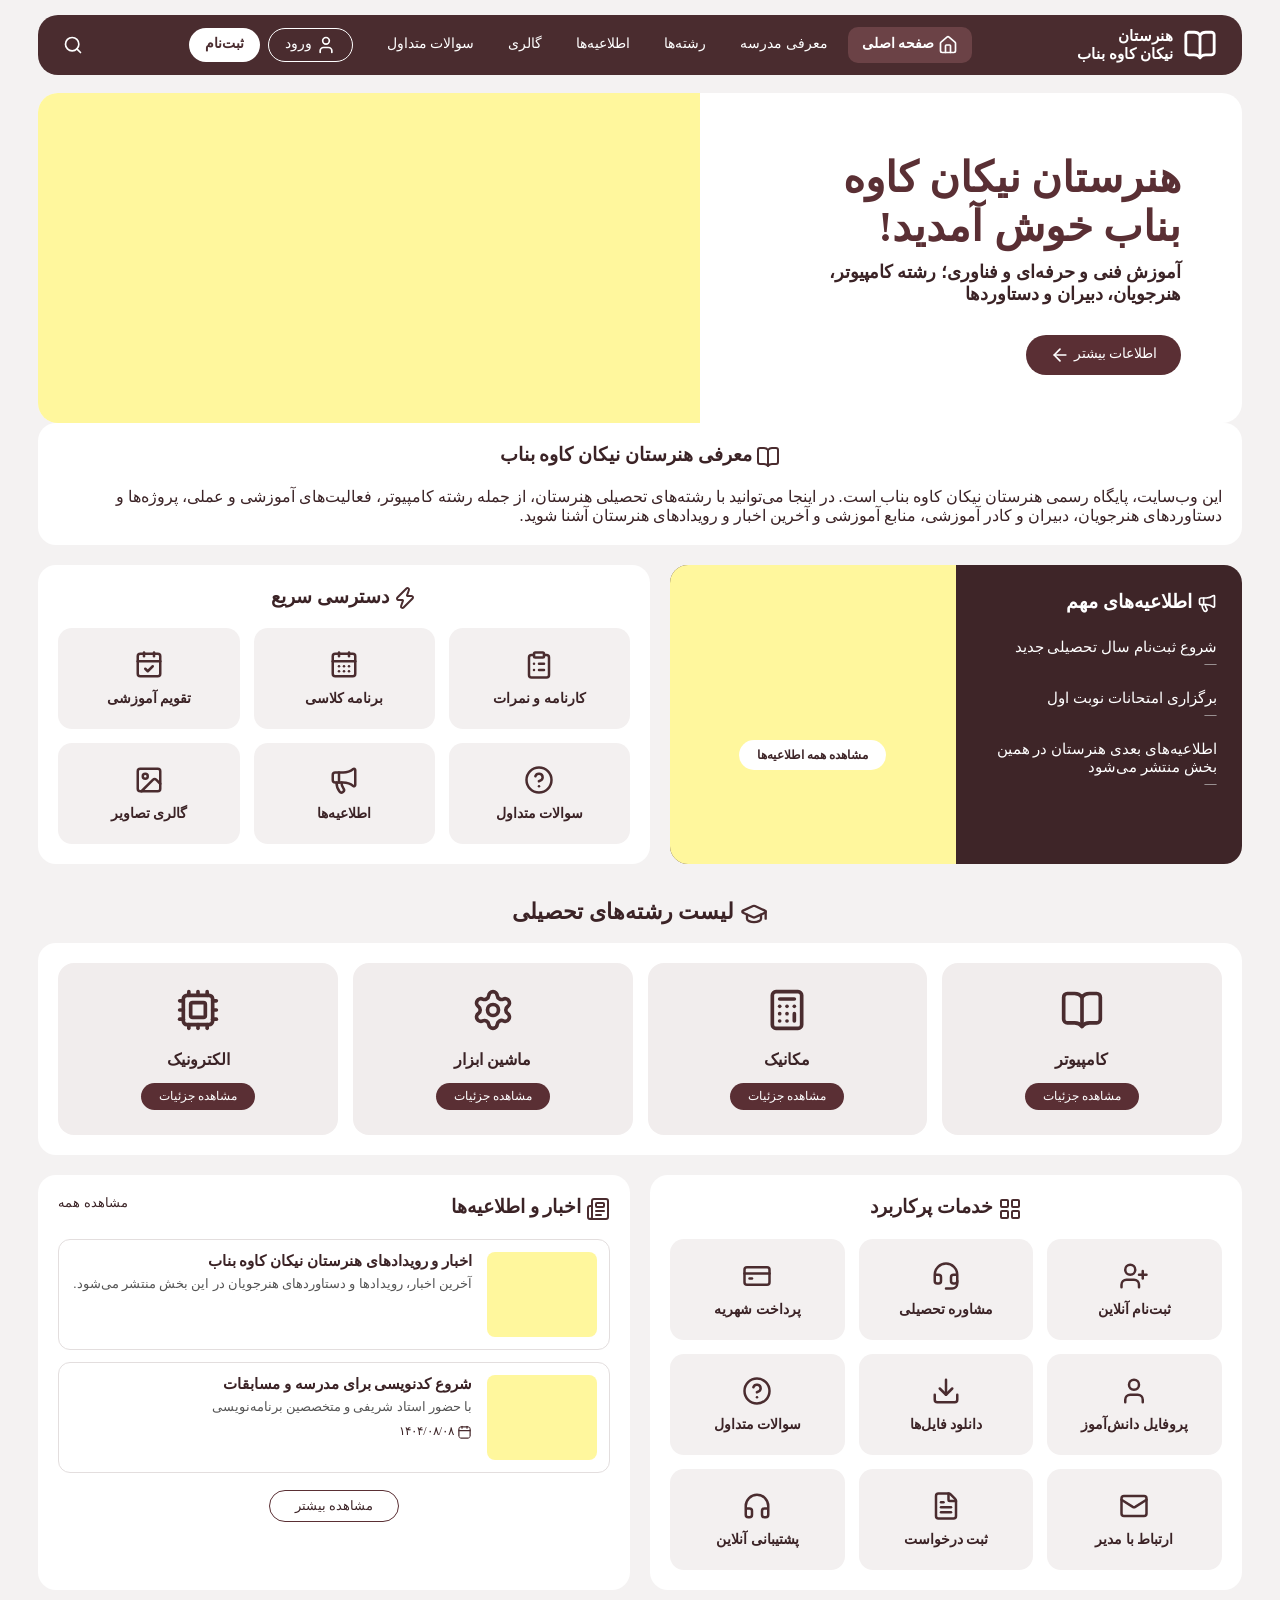
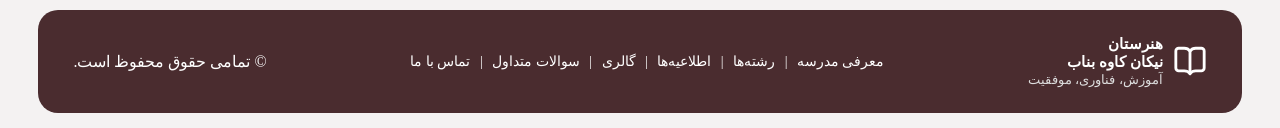
==== commit 26428172: "add the pages by amirali farhadi" ====
--- a/index.html
+++ b/index.html
@@ -103,7 +103,7 @@
       <div class="hero-text">
         <h1>هنرستان نیکان کاوه بناب <span>خوش آمدید!</span></h1>
         <p>آموزش فنی و حرفه‌ای و فناوری؛ رشته کامپیوتر، هنرجویان، دبیران و دستاوردها</p>
-        <a href="#" class="btn">اطلاعات بیشتر <img src="./assets/img/icons/white/arrow.svg" class="icon" alt=""></a>
+        <a href="about.html" class="btn">اطلاعات بیشتر <img src="./assets/img/icons/white/arrow.svg" class="icon" alt=""></a>
       </div>
       <div class="hero-img"></div>
     </section>
@@ -131,7 +131,7 @@
           </ul>
         </div>
         <div class="elan-pic">
-          <a href="#" class="btn-white">مشاهده همه اطلاعیه‌ها</a>
+          <a href="elan.html" class="btn-white">مشاهده همه اطلاعیه‌ها</a>
         </div>
       </div>
 
@@ -139,12 +139,12 @@
       <div class="box">
         <h3 class="title"><img src="./assets/img/icons/bolt.svg" class="icon" alt=""> دسترسی سریع</h3>
         <div class="grid3">
-          <a href="#" class="item"><img src="./assets/img/icons/karname.svg" alt="">کارنامه و نمرات</a>
-          <a href="#" class="item"><img src="./assets/img/icons/barname.svg" alt="">برنامه کلاسی</a>
-          <a href="#" class="item"><img src="./assets/img/icons/taghvim.svg" alt="">تقویم آموزشی</a>
-          <a href="#" class="item"><img src="./assets/img/icons/soal.svg" alt="">سوالات متداول</a>
-          <a href="#" class="item"><img src="./assets/img/icons/elan.svg" alt="">اطلاعیه‌ها</a>
-          <a href="#" class="item"><img src="./assets/img/icons/gallery.svg" alt="">گالری تصاویر</a>
+          <a href="soon.html" class="item"><img src="./assets/img/icons/karname.svg" alt="">کارنامه و نمرات</a>
+          <a href="soon.html" class="item"><img src="./assets/img/icons/barname.svg" alt="">برنامه کلاسی</a>
+          <a href="soon.html" class="item"><img src="./assets/img/icons/taghvim.svg" alt="">تقویم آموزشی</a>
+          <a href="faq.html" class="item"><img src="./assets/img/icons/soal.svg" alt="">سوالات متداول</a>
+          <a href="elan.html" class="item"><img src="./assets/img/icons/elan.svg" alt="">اطلاعیه‌ها</a>
+          <a href="gallery.html" class="item"><img src="./assets/img/icons/gallery.svg" alt="">گالری تصاویر</a>
         </div>
       </div>
     </div>
@@ -156,22 +156,22 @@
       <div class="reshte">
         <img src="./assets/img/icons/book.svg" alt="">
         <h4>کامپیوتر </h4>
-        <a href="#" class="btn small">مشاهده جزئیات</a>
+        <a href="reshte.html" class="btn small">مشاهده جزئیات</a>
       </div>
       <div class="reshte">
         <img src="./assets/img/icons/mashin.svg" alt="">
         <h4>مکانیک </h4>
-        <a href="#" class="btn small">مشاهده جزئیات</a>
+        <a href="soon.html" class="btn small">مشاهده جزئیات</a>
       </div>
       <div class="reshte">
         <img src="./assets/img/icons/charkh.svg" alt="">
         <h4>ماشین ابزار </h4>
-        <a href="#" class="btn small">مشاهده جزئیات</a>
+        <a href="soon.html" class="btn small">مشاهده جزئیات</a>
       </div>
       <div class="reshte">
         <img src="./assets/img/icons/chip.svg" alt="">
         <h4>الکترونیک </h4>
-        <a href="#" class="btn small">مشاهده جزئیات</a>
+        <a href="soon.html" class="btn small">مشاهده جزئیات</a>
       </div>
     </div>
 
@@ -180,22 +180,22 @@
       <div class="box" id="services">
         <h3 class="title"><img src="./assets/img/icons/grid.svg" class="icon" alt=""> خدمات پرکاربرد</h3>
         <div class="grid3">
-          <a href="#" class="item"><img src="./assets/img/icons/sabtenam.svg" alt="">ثبت‌نام آنلاین</a>
-          <a href="#" class="item"><img src="./assets/img/icons/moshavere.svg" alt="">مشاوره تحصیلی</a>
-          <a href="#" class="item"><img src="./assets/img/icons/card.svg" alt="">پرداخت شهریه</a>
-          <a href="#" class="item"><img src="./assets/img/icons/user.svg" alt="">پروفایل دانش‌آموز</a>
-          <a href="#" class="item"><img src="./assets/img/icons/download.svg" alt="">دانلود فایل‌ها</a>
-          <a href="#" class="item"><img src="./assets/img/icons/soal.svg" alt="">سوالات متداول</a>
-          <a href="#" class="item"><img src="./assets/img/icons/mail.svg" alt="">ارتباط با مدیر</a>
-          <a href="#" class="item"><img src="./assets/img/icons/file.svg" alt="">ثبت درخواست</a>
-          <a href="#" class="item"><img src="./assets/img/icons/poshtibani.svg" alt="">پشتیبانی آنلاین</a>
+          <a href="signup.html" class="item"><img src="./assets/img/icons/sabtenam.svg" alt="">ثبت‌نام آنلاین</a>
+          <a href="soon.html" class="item"><img src="./assets/img/icons/moshavere.svg" alt="">مشاوره تحصیلی</a>
+          <a href="soon.html" class="item"><img src="./assets/img/icons/card.svg" alt="">پرداخت شهریه</a>
+          <a href="login.html" class="item"><img src="./assets/img/icons/user.svg" alt="">پروفایل دانش‌آموز</a>
+          <a href="soon.html" class="item"><img src="./assets/img/icons/download.svg" alt="">دانلود فایل‌ها</a>
+          <a href="faq.html" class="item"><img src="./assets/img/icons/soal.svg" alt="">سوالات متداول</a>
+          <a href="about.html#contact" class="item"><img src="./assets/img/icons/mail.svg" alt="">ارتباط با مدیر</a>
+          <a href="soon.html" class="item"><img src="./assets/img/icons/file.svg" alt="">ثبت درخواست</a>
+          <a href="soon.html" class="item"><img src="./assets/img/icons/poshtibani.svg" alt="">پشتیبانی آنلاین</a>
         </div>
       </div>
 
       <div class="box" id="news">
         <div class="news-head">
           <h3 class="title"><img src="./assets/img/icons/news.svg" class="icon" alt=""> اخبار و اطلاعیه‌ها</h3>
-          <a href="#">مشاهده همه</a>
+          <a href="elan.html">مشاهده همه</a>
         </div>
 
         <!-- TODO (مدیر سایت): این خبر نمونه است؛ با خبر واقعی هنرستان جایگزین شود -->
@@ -215,23 +215,14 @@
           </div>
         </div>
 
-        <center><a href="#" class="btn-border">مشاهده بیشتر</a></center>
-      </div>
-
-    </div>
-
-
-    <footer class="footer" id="footer">
-      <div class="logo">
-        <img src="./assets/img/icons/book.svg" class="icon" alt="">
-        <p>هنرستان <br>نیکان کاوه بناب<br><small>آموزش، فناوری، موفقیت</small></p>
-      </div>
-      <div class="footer-links">
-        <a href="#">معرفی مدرسه</a> | <a href="#">خدمات</a> | <a href="#">راهنما</a> | <a href="#">حریم خصوصی</a> | <a
-          href="#">تماس با ما</a>
-      </div>
-      <p>© تمامی حقوق محفوظ است.</p>
-    </footer>
+        <center><a href="elan.html" class="btn-border">مشاهده بیشتر</a></center>
+      </div>
+
+    </div>
+
+
+    <!-- فوتر (از فایل assets/js/header-footer.js میاد) -->
+    <div id="footer"></div>
 
   </div>
 
--- a/assets/css/style.css
+++ b/assets/css/style.css
@@ -539,6 +539,246 @@
   width:24px;
   height:24px;
   margin-left:5px;
+}
+
+
+/* ===== صفحه های داخلی ===== */
+
+/* سرتیتر بالای هر صفحه */
+.page-head{
+  margin-top:20px;
+  background-color:#3e2528;
+  color:white;
+  border-radius:20px;
+  padding:35px 20px;
+  text-align:center;
+}
+.page-head h1{
+  font-size:30px;
+}
+.page-head h1 .icon{
+  width:34px;
+  height:34px;
+}
+.page-head p{
+  color:#dddddd;
+  font-size:15px;
+  margin-top:8px;
+}
+
+/* باکسی که تنهایی توی یه ردیفه */
+.section{
+  margin-top:20px;
+}
+.center{
+  text-align:center;
+}
+
+/* متن های بلند */
+.text{
+  font-size:15px;
+  line-height:2.1;
+  text-align:justify;
+}
+.text p{
+  margin-bottom:10px;
+}
+
+/* معرفی: متن یه طرف، عکس یه طرف */
+.intro{
+  display:flex;
+  align-items:center;
+  gap:30px;
+}
+.intro-text{
+  flex:1;
+}
+.intro-text h2{
+  font-size:24px;
+  color:#5a2f34;
+  margin-bottom:12px;
+}
+.intro-img{
+  width:40%;
+  height:300px;
+  object-fit:cover;
+  border-radius:16px;
+}
+
+/* کارت ها ۳ تا تو هر ردیف */
+.cards{
+  display:grid;
+  grid-template-columns:1fr 1fr 1fr;
+  gap:15px;
+}
+.card{
+  background-color:#f3f0f0;
+  border-radius:16px;
+  padding:22px 18px;
+  text-align:center;
+}
+.card img{
+  width:40px;
+  height:40px;
+}
+.card h4{
+  font-size:16px;
+  margin:10px 0 6px;
+}
+.card p{
+  font-size:13px;
+  color:#555555;
+  line-height:1.9;
+  margin-bottom:12px;
+}
+
+/* لیست با آیکون کنار هر خط */
+.check-list li{
+  font-size:15px;
+  padding:9px 0;
+  border-bottom:1px dashed #e3dede;
+}
+.check-list img{
+  width:20px;
+  height:20px;
+  vertical-align:middle;
+  margin-left:8px;
+}
+
+
+/* ===== صفحه اطلاعیه ها ===== */
+.elan-item{
+  border:1px solid #e3dede;
+  border-right:5px solid #5a2f34;
+  border-radius:12px;
+  padding:16px 18px;
+  margin-bottom:14px;
+}
+.elan-item h4{
+  font-size:16px;
+}
+.elan-item p{
+  font-size:14px;
+  color:#555555;
+  line-height:1.9;
+  margin:6px 0;
+}
+.elan-item small{
+  font-size:12px;
+  color:#777777;
+}
+.elan-item small img{
+  width:15px;
+  height:15px;
+  vertical-align:middle;
+}
+/* برچسب کنار عنوان */
+.tag{
+  display:inline-block;
+  background-color:#5a2f34;
+  color:white;
+  font-size:11px;
+  padding:2px 10px;
+  border-radius:10px;
+  margin-right:8px;
+  vertical-align:middle;
+}
+.tag-light{
+  background-color:#e6dcdd;
+  color:#4a2c2f;
+}
+
+
+/* ===== صفحه گالری ===== */
+.gallery{
+  display:grid;
+  grid-template-columns:1fr 1fr 1fr;
+  gap:15px;
+}
+.pic{
+  background-color:#f3f0f0;
+  border-radius:14px;
+  overflow:hidden;
+}
+.pic img{
+  display:block;
+  width:100%;
+  height:200px;
+  object-fit:cover;
+}
+.pic:hover img{
+  opacity:0.85;
+}
+.pic p{
+  padding:10px;
+  font-size:14px;
+  font-weight:bold;
+  text-align:center;
+}
+
+
+/* ===== صفحه سوالات متداول ===== */
+/* details و summary خودشون باز و بسته میشن، نیازی به جاوااسکریپت نیست */
+details{
+  background-color:#f3f0f0;
+  border-radius:12px;
+  margin-bottom:12px;
+}
+summary{
+  padding:16px 18px;
+  font-size:15px;
+  font-weight:bold;
+  cursor:pointer;
+}
+details[open] summary{
+  color:#7a4148;
+}
+details p{
+  padding:0 18px 16px;
+  font-size:14px;
+  line-height:2;
+  color:#555555;
+}
+
+
+/* ===== صفحه به زودی ===== */
+.soon{
+  margin-top:20px;
+  background-color:white;
+  border-radius:20px;
+  padding:60px 20px;
+  text-align:center;
+}
+.soon img{
+  width:90px;
+  height:90px;
+}
+.soon h1{
+  font-size:34px;
+  color:#5a2f34;
+  margin:15px 0 10px;
+}
+.soon p{
+  font-size:16px;
+  color:#555555;
+  line-height:2;
+  margin-bottom:20px;
+}
+/* نوار پیشرفت ساخت */
+.progress{
+  width:260px;
+  max-width:100%;
+  height:10px;
+  background-color:#f3f0f0;
+  border-radius:10px;
+  margin:0 auto 25px;
+  overflow:hidden;
+}
+.progress span{
+  display:block;
+  width:70%;
+  height:100%;
+  background-color:#5a2f34;
 }
 
 
@@ -640,6 +880,21 @@
   .login-pic{
     display:none;
   }
+
+  /* صفحه های داخلی */
+  .intro{
+    flex-direction:column;
+  }
+  .intro-img{
+    width:100%;
+    height:230px;
+  }
+  .cards{
+    grid-template-columns:1fr 1fr;
+  }
+  .gallery{
+    grid-template-columns:1fr 1fr;
+  }
 }
 
 
@@ -724,4 +979,34 @@
     padding:15px;
     font-size:13px;
   }
-}
+
+  /* صفحه های داخلی */
+  .page-head{
+    padding:25px 15px;
+  }
+  .page-head h1{
+    font-size:23px;
+  }
+  .page-head h1 .icon{
+    width:26px;
+    height:26px;
+  }
+  .intro-img{
+    height:180px;
+  }
+  .cards{
+    grid-template-columns:1fr;
+  }
+  .pic img{
+    height:130px;
+  }
+  .pic p{
+    font-size:12px;
+  }
+  .soon h1{
+    font-size:26px;
+  }
+  .soon p{
+    font-size:14px;
+  }
+}
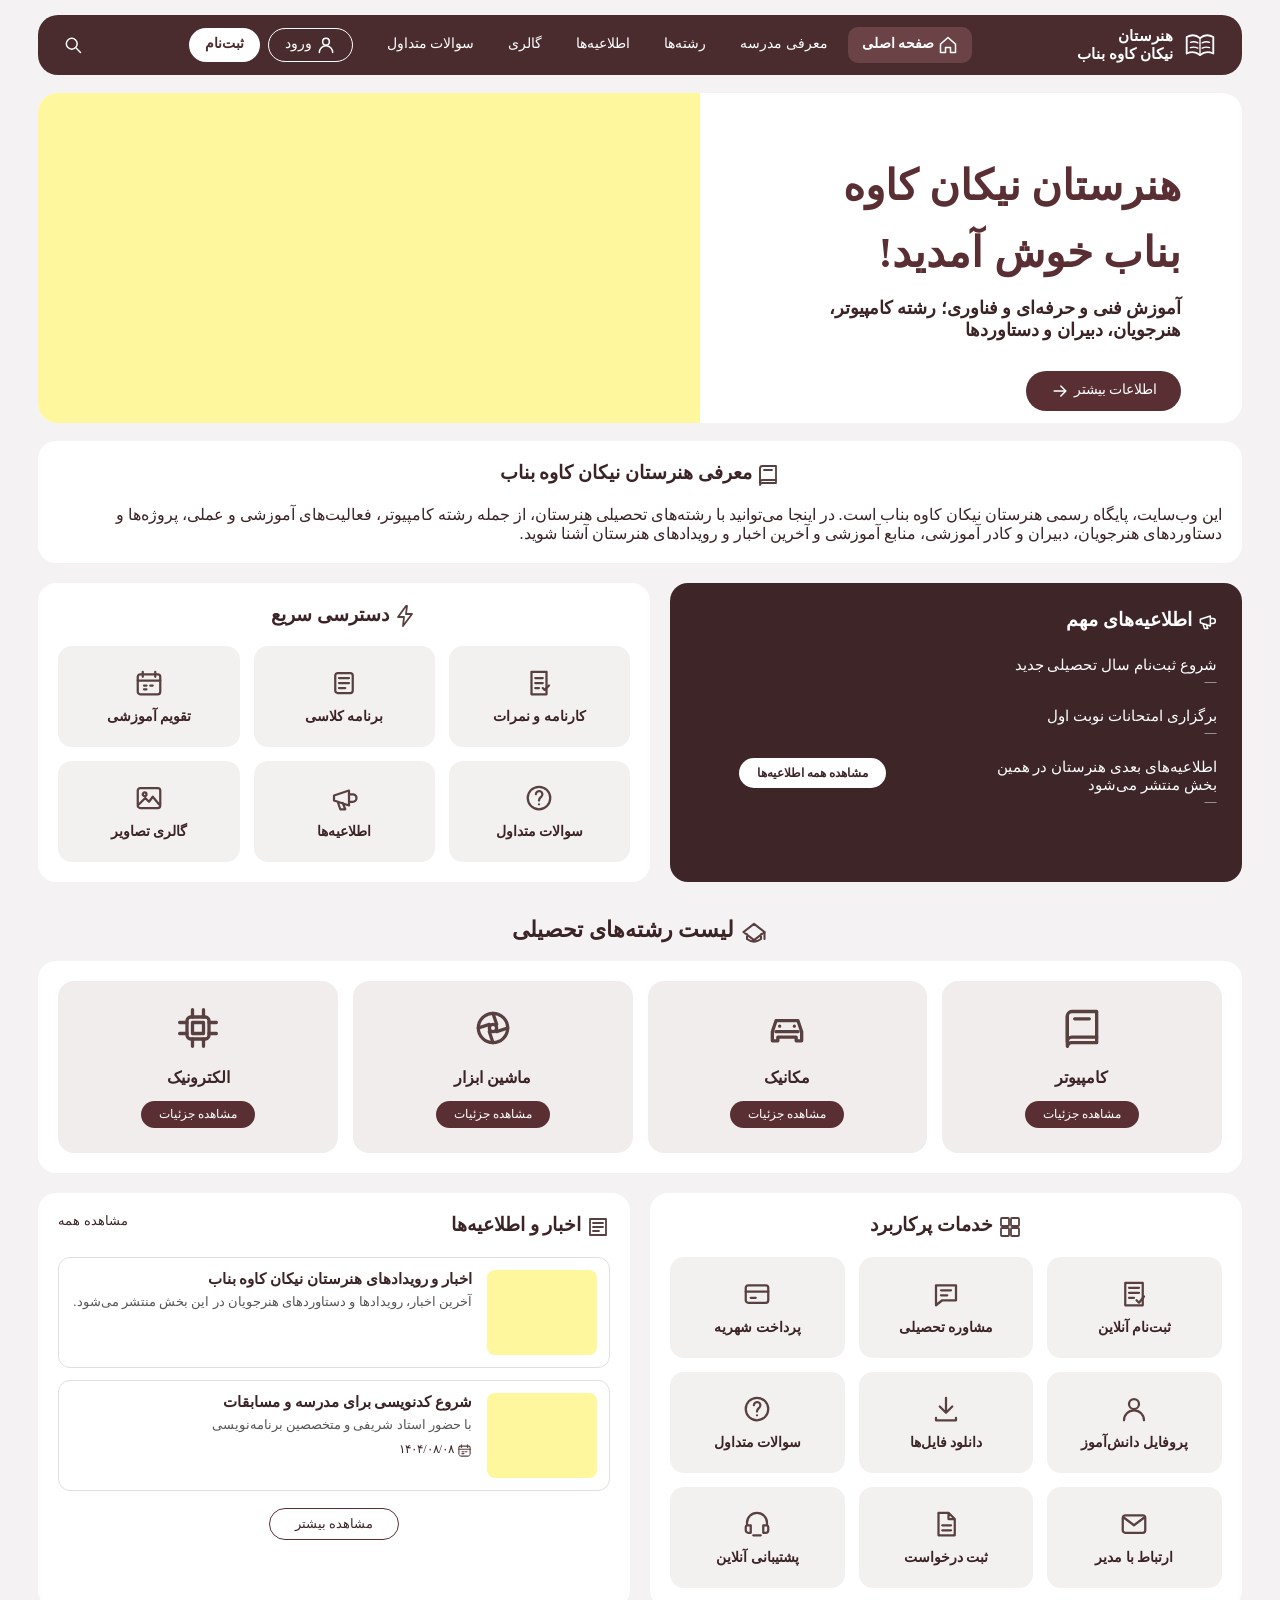
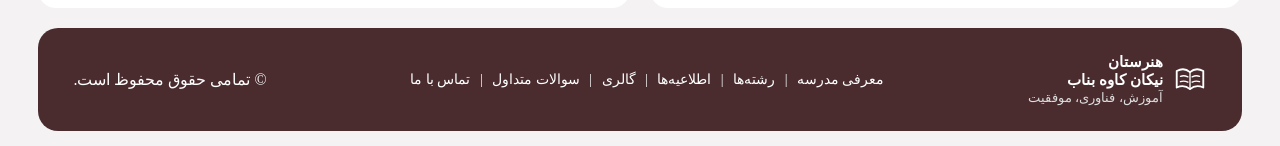
==== commit 21e1e62d: "fix the responsev bug and gallery and e404" ====
--- a/index.html
+++ b/index.html
@@ -108,6 +108,7 @@
       <div class="hero-img"></div>
     </section>
 
+    <br>
     <!-- معرفی هنرستان -->
     <div class="box" id="about">
       <h2 class="title"><img src="./assets/img/icons/book.svg" class="icon" alt=""> معرفی هنرستان نیکان کاوه بناب</h2>
--- a/assets/css/style.css
+++ b/assets/css/style.css
@@ -1010,3 +1010,174 @@
     font-size:14px;
   }
 }
+
+/* ===== اصلاحات تکمیلی ریسپانسیو ===== */
+img{
+  max-width:100%;
+}
+
+.page{
+  width:100%;
+  max-width:1500px;
+  margin:0 auto;
+}
+
+.hero-text,
+.elan-text,
+.login-form,
+.intro-text,
+.box{
+  min-width:0;
+}
+
+.hero-text h1{
+  line-height:1.6;
+}
+
+.grid3,
+.reshte-ha,
+.cards,
+.gallery{
+  min-width:0;
+}
+
+.pic img{
+  cursor:zoom-in;
+  transition:opacity 0.2s;
+}
+
+/* نمایش تصویر گالری در اندازه بزرگ */
+.gallery-view{
+  display:none;
+  position:fixed;
+  top:0;
+  right:0;
+  width:100%;
+  height:100%;
+  padding:25px;
+  background-color:rgba(20,15,16,0.94);
+  z-index:100;
+  align-items:center;
+  justify-content:center;
+}
+.gallery-view.show{
+  display:flex;
+}
+.gallery-view img{
+  display:block;
+  max-width:90%;
+  max-height:82vh;
+  object-fit:contain;
+  border-radius:12px;
+}
+.gallery-view p{
+  color:white;
+  text-align:center;
+  margin-top:12px;
+  font-size:14px;
+}
+.gallery-close,
+.gallery-prev,
+.gallery-next{
+  position:absolute;
+  border:0;
+  background-color:#4a2c2f;
+  color:white;
+  border-radius:50%;
+  width:42px;
+  height:42px;
+  font-size:25px;
+  cursor:pointer;
+}
+.gallery-close{top:20px;left:20px;}
+.gallery-prev{right:20px;top:50%;}
+.gallery-next{left:20px;top:50%;}
+.gallery-content{
+  text-align:center;
+  max-width:100%;
+}
+
+/* صفحه 404 */
+.error-page{
+  margin-top:20px;
+  min-height:420px;
+  padding:55px 20px;
+  background-color:white;
+  border-radius:20px;
+  display:flex;
+  flex-direction:column;
+  align-items:center;
+  justify-content:center;
+  text-align:center;
+}
+.error-number{
+  color:#5a2f34;
+  font-size:clamp(76px,18vw,150px);
+  line-height:1;
+  font-weight:bold;
+}
+.error-page h1{
+  color:#4a2c2f;
+  font-size:26px;
+  margin:18px 0 8px;
+}
+.error-page p{
+  color:#666;
+  font-size:15px;
+  line-height:2;
+  margin-bottom:22px;
+}
+
+@media (max-width:900px){
+  .hero-text h1{font-size:34px;}
+  .grid3{grid-template-columns:repeat(2,minmax(0,1fr));}
+  .gallery{grid-template-columns:repeat(2,minmax(0,1fr));}
+  .reshte-ha{grid-template-columns:repeat(2,minmax(0,1fr));}
+  .cards{grid-template-columns:repeat(2,minmax(0,1fr));}
+}
+
+@media (max-width:600px){
+  body{font-size:14px;}
+  .page{padding:8px;}
+  .header{border-radius:14px;padding:10px 12px;}
+  .logo{font-size:12px;gap:6px;}
+  .logo .icon{width:29px;height:29px;}
+  .search-btn .icon{width:22px;height:22px;}
+  .hero{border-radius:14px;margin-top:12px;}
+  .hero-text{padding:22px 18px;}
+  .hero-text h1{font-size:25px;}
+  .hero-text p{font-size:13px;line-height:1.9;margin-bottom:18px;}
+  .row{gap:12px;margin-top:12px;}
+  .box{padding:15px;border-radius:14px;}
+  .title{font-size:17px;line-height:1.7;}
+  .grid3{grid-template-columns:repeat(2,minmax(0,1fr));gap:9px;}
+  .item{padding:14px 5px;}
+  .reshte-ha{grid-template-columns:repeat(2,minmax(0,1fr));gap:9px;}
+  .reshte{padding:18px 8px;}
+  .gallery{grid-template-columns:repeat(2,minmax(0,1fr));gap:9px;padding:10px;}
+  .pic img{height:125px;}
+  .pic p{padding:8px 4px;font-size:11px;}
+  .page-head{border-radius:14px;margin-top:12px;padding:20px 12px;}
+  .page-head h1{font-size:21px;}
+  .page-head p{font-size:12px;line-height:1.9;}
+  .footer{border-radius:14px;padding:20px 12px;}
+  .footer-links{font-size:12px;}
+  .footer-links a{display:inline-block;margin:3px 4px;}
+  .login-footer{width:100%;}
+  .khabar{align-items:flex-start;}
+  .khabar img{flex-shrink:0;}
+  .news-head{gap:8px;align-items:flex-start;}
+  .news-head .title{margin-bottom:10px;}
+  .elan-text{padding:18px;}
+  .elan-text h3{font-size:17px;}
+  .elan-text li{font-size:13px;line-height:1.9;}
+  .elan-pic{min-height:150px;padding-top:75px;}
+  .error-page{min-height:350px;padding:35px 15px;border-radius:14px;}
+  .error-page h1{font-size:21px;}
+  .error-page p{font-size:13px;}
+  .gallery-view{padding:12px;}
+  .gallery-view img{max-width:100%;max-height:72vh;}
+  .gallery-prev{right:8px;}
+  .gallery-next{left:8px;}
+  .gallery-close{top:10px;left:10px;}
+}
